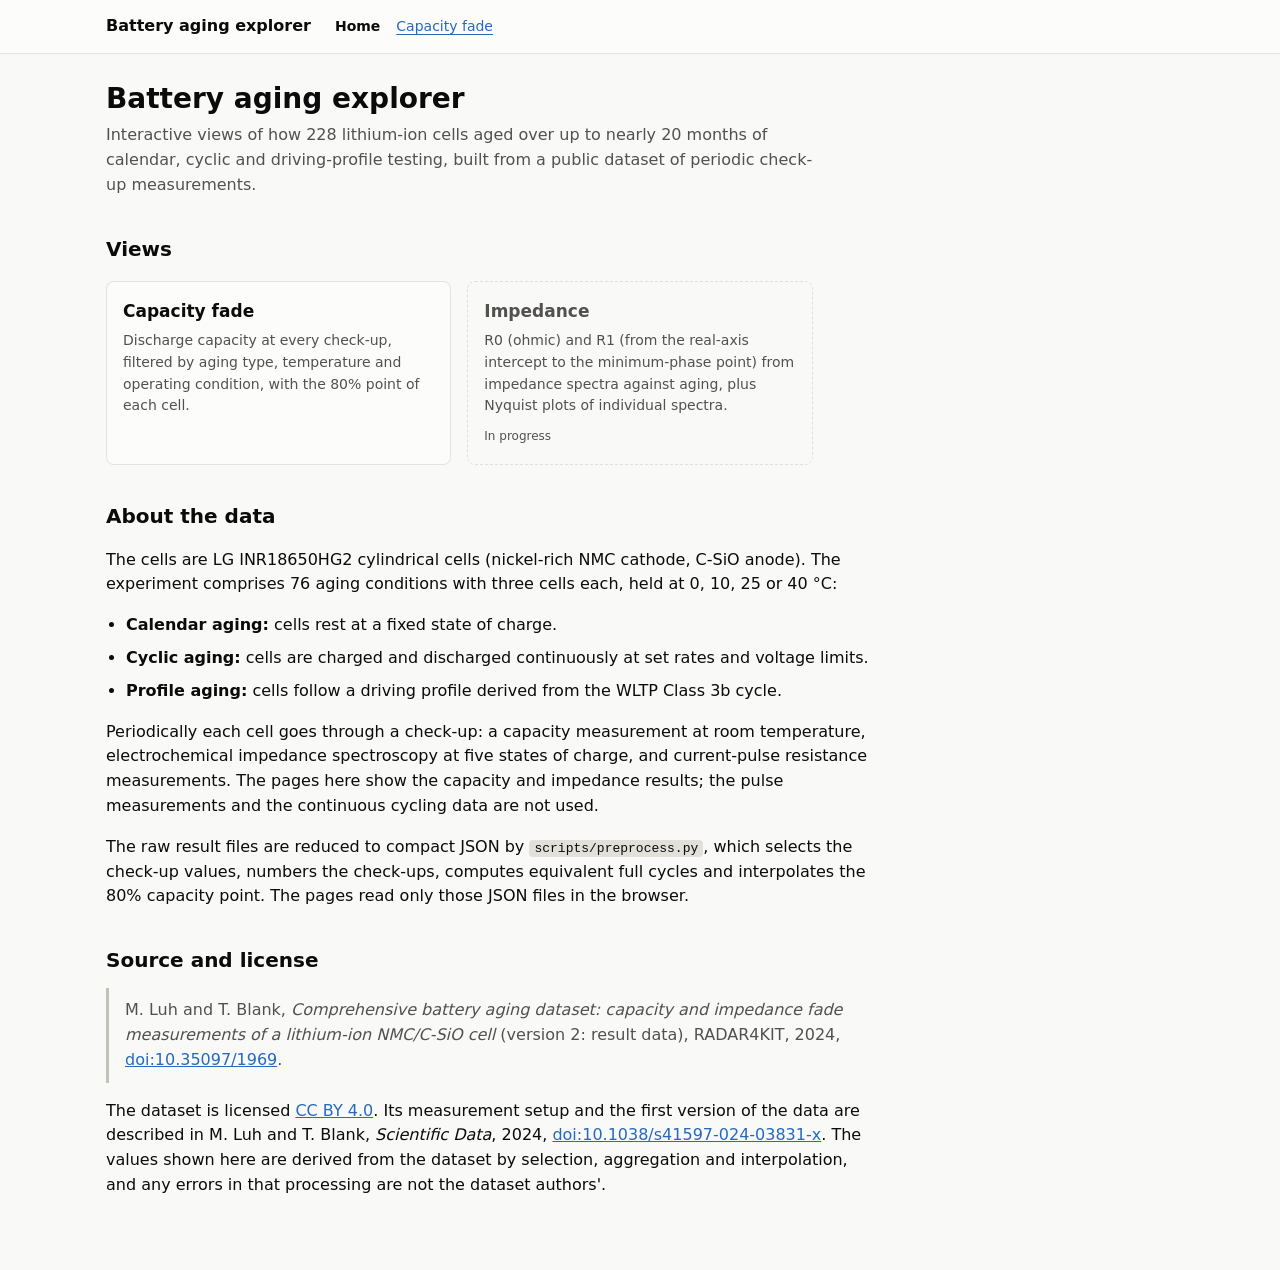
==== index.html @ df28a071 "Add landing page and capacity fade page Landing page, interactive capacity fade chart with 80% point" ====
<!doctype html>
<html lang="en">
<head>
<meta charset="utf-8">
<meta name="viewport" content="width=device-width, initial-scale=1">
<title>Battery aging explorer</title>
<meta name="description" content="Interactive views of capacity fade and impedance of 228 NMC/C-SiO cells aged under calendar, cyclic and driving-profile conditions.">
<link rel="stylesheet" href="style.css">
</head>
<body>
<header class="site-header">
  <div class="inner">
    <span class="site-title">Battery aging explorer</span>
    <nav class="site-nav" aria-label="Views">
      <a href="index.html" aria-current="page">Home</a>
      <a href="capacity.html">Capacity fade</a>
    </nav>
  </div>
</header>

<main>
  <h1>Battery aging explorer</h1>
  <p class="lede">
    Interactive views of how 228 lithium-ion cells aged over up to nearly 20 months of calendar, cyclic and driving-profile testing,
    built from a public dataset of periodic check-up measurements.
  </p>

  <h2>Views</h2>
  <ul class="cards">
    <li class="card">
      <a class="stretch" href="capacity.html">
        <h3>Capacity fade</h3>
        <p>Discharge capacity at every check-up, filtered by aging type, temperature and operating condition, with the 80% point of each cell.</p>
      </a>
    </li>
    <li class="card pending">
      <h3>Impedance</h3>
      <p>R0 (ohmic) and R1 (from the real-axis intercept to the minimum-phase point) from impedance spectra against aging, plus Nyquist plots of individual spectra.</p>
      <span class="tag">In progress</span>
    </li>
  </ul>

  <h2 id="about">About the data</h2>
  <p>
    The cells are LG INR18650HG2 cylindrical cells (nickel-rich NMC cathode, C-SiO anode). The experiment comprises
    76 aging conditions with three cells each, held at 0, 10, 25 or 40 °C:
  </p>
  <ul class="notes">
    <li><strong>Calendar aging:</strong> cells rest at a fixed state of charge.</li>
    <li><strong>Cyclic aging:</strong> cells are charged and discharged continuously at set rates and voltage limits.</li>
    <li><strong>Profile aging:</strong> cells follow a driving profile derived from the WLTP Class 3b cycle.</li>
  </ul>
  <p>
    Periodically each cell goes through a check-up: a capacity measurement at room temperature, electrochemical impedance
    spectroscopy at five states of charge, and current-pulse resistance measurements. The pages here show the capacity and
    impedance results; the pulse measurements and the continuous cycling data are not used.
  </p>
  <p>
    The raw result files are reduced to compact JSON by <code>scripts/preprocess.py</code>, which selects the check-up values,
    numbers the check-ups, computes equivalent full cycles and interpolates the 80% capacity point. The pages read only those JSON files in the browser.
  </p>

  <h2>Source and license</h2>
  <blockquote class="citation">
    M. Luh and T. Blank, <em>Comprehensive battery aging dataset: capacity and impedance fade measurements of a lithium-ion NMC/C-SiO cell</em>
    (version 2: result data), RADAR4KIT, 2024,
    <a href="https://doi.org/10.35097/1969">doi:10.35097/1969</a>.
  </blockquote>
  <p>
    The dataset is licensed <a href="https://creativecommons.org/licenses/by/4.0/">CC BY 4.0</a>. Its measurement setup and the first
    version of the data are described in M. Luh and T. Blank, <em>Scientific Data</em>, 2024,
    <a href="https://doi.org/10.1038/s41597-024-03831-x">doi:10.1038/s41597-024-03831-x</a>.
    The values shown here are derived from the dataset by selection, aggregation and interpolation, and any errors in that processing are not the dataset authors'.
  </p>
</main>
</body>
</html>
---- style.css ----
/* Shared styles for the explorer pages.
   Colors are role tokens so the light and dark themes switch in one place.
   Series colors are the first four slots of a categorical palette that was checked
   for color-vision-deficiency separation in both themes. */

:root {
  color-scheme: light;
  --page: #f9f9f7;
  --surface: #fcfcfb;
  --ink: #0b0b0b;
  --ink-2: #52514e;
  --muted: #898781;
  --grid: #e1e0d9;
  --axis: #c3c2b7;
  --border: rgba(11, 11, 11, 0.10);
  --link: #256abf;
  --series-1: #2a78d6;
  --series-2: #eb6834;
  --series-3: #1baf7a;
  --series-4: #eda100;
}

@media (prefers-color-scheme: dark) {
  :root {
    color-scheme: dark;
    --page: #0d0d0d;
    --surface: #1a1a19;
    --ink: #f0efec;
    --ink-2: #c3c2b7;
    --muted: #898781;
    --grid: #2c2c2a;
    --axis: #383835;
    --border: rgba(255, 255, 255, 0.10);
    --link: #6da7ec;
    --series-1: #3987e5;
    --series-2: #d95926;
    --series-3: #199e70;
    --series-4: #c98500;
  }
}

* { box-sizing: border-box; }

body {
  margin: 0;
  background: var(--page);
  color: var(--ink);
  font: 16px/1.55 system-ui, -apple-system, "Segoe UI", sans-serif;
}

a { color: var(--link); }

.site-header {
  border-bottom: 1px solid var(--border);
  background: var(--surface);
}
.site-header .inner {
  max-width: 1100px;
  margin: 0 auto;
  padding: 14px 16px;
  display: flex;
  flex-wrap: wrap;
  gap: 8px 24px;
  align-items: baseline;
}
.site-title { font-weight: 650; color: var(--ink); text-decoration: none; }
.site-nav { display: flex; gap: 16px; flex-wrap: wrap; font-size: 14px; }
.site-nav a { color: var(--link); text-decoration: underline; text-underline-offset: 3px; }
.site-nav a[aria-current="page"] { color: var(--ink); font-weight: 600; text-decoration: none; }
.site-nav a:not([aria-current="page"]):hover { text-decoration-thickness: 2px; }

main { max-width: 1100px; margin: 0 auto; padding: 28px 16px 56px; }
h1 { font-size: 28px; line-height: 1.2; margin: 0 0 8px; font-weight: 650; }
h2 { font-size: 20px; margin: 36px 0 8px; font-weight: 650; }
.lede { color: var(--ink-2); max-width: 70ch; margin: 0 0 20px; }
p { max-width: 75ch; }

/* Filter row: one row above the chart, wraps on narrow screens. */
.controls { display: flex; flex-wrap: wrap; gap: 14px 28px; margin: 0 0 16px; }
.controls fieldset { border: 0; margin: 0; padding: 0; min-width: 0; }
.controls legend {
  padding: 0;
  margin-bottom: 6px;
  font-size: 12px;
  letter-spacing: 0.02em;
  text-transform: uppercase;
  color: var(--ink-2);
}
.options { display: flex; flex-wrap: wrap; gap: 6px 14px; }

/* Segmented single-choice control. */
.seg { gap: 0; border: 1px solid var(--axis); border-radius: 6px; overflow: hidden; width: max-content; max-width: 100%; }
.seg label { position: relative; }
.seg input { position: absolute; opacity: 0; inset: 0; margin: 0; cursor: pointer; }
.seg span { display: block; padding: 5px 12px; font-size: 14px; color: var(--ink-2); border-left: 1px solid var(--axis); }
.seg label:first-child span { border-left: 0; }
.seg input:checked + span { background: var(--ink); color: var(--surface); }
.seg input:focus-visible + span { outline: 2px solid var(--link); outline-offset: -2px; }

/* Multi-choice control whose swatch doubles as the chart legend key. */
.checks label { display: inline-flex; align-items: center; gap: 6px; font-size: 14px; color: var(--ink); cursor: pointer; }
.checks input { margin: 0; accent-color: var(--ink); }
.checks svg { flex: none; }

.chart-card {
  background: var(--surface);
  border: 1px solid var(--border);
  border-radius: 8px;
  padding: 12px 8px 4px;
}
#chart { width: 100%; min-height: 420px; }
.summary { margin: 12px 0 0; color: var(--ink-2); font-size: 14px; max-width: none; }
.notice {
  padding: 16px;
  border: 1px solid var(--border);
  border-radius: 8px;
  background: var(--surface);
  color: var(--ink-2);
}
code { font: 13px ui-monospace, SFMono-Regular, Menlo, monospace; background: var(--grid); padding: 1px 5px; border-radius: 4px; }

details { margin: 20px 0 0; border-top: 1px solid var(--border); padding-top: 12px; }
summary { cursor: pointer; font-weight: 600; }
details > :not(summary) { margin-top: 12px; }
ul.notes { padding-left: 20px; max-width: 75ch; }
ul.notes li { margin: 0 0 8px; }

.table-wrap { overflow-x: auto; }
table { border-collapse: collapse; width: 100%; font-size: 14px; }
th, td { text-align: left; padding: 6px 12px 6px 0; border-bottom: 1px solid var(--border); white-space: nowrap; }
th { color: var(--ink-2); font-weight: 600; }
td.num, th.num { text-align: right; font-variant-numeric: tabular-nums; }

/* Landing page cards. */
.cards { display: grid; grid-template-columns: repeat(auto-fill, minmax(260px, 1fr)); gap: 16px; padding: 0; list-style: none; margin: 16px 0 0; }
.card { background: var(--surface); border: 1px solid var(--border); border-radius: 8px; padding: 16px; }
.card h3 { margin: 0 0 6px; font-size: 17px; }
.card p { margin: 0; color: var(--ink-2); font-size: 14px; }
.card.pending { background: transparent; border-style: dashed; }
.card.pending h3 { color: var(--ink-2); }
.card a.stretch { color: inherit; text-decoration: none; }
.card a.stretch:hover h3 { text-decoration: underline; }
.tag { display: inline-block; margin-top: 10px; font-size: 12px; color: var(--ink-2); }

blockquote.citation {
  margin: 12px 0;
  padding: 10px 16px;
  border-left: 3px solid var(--axis);
  color: var(--ink-2);
  max-width: 75ch;
}

@media (max-width: 600px) {
  h1 { font-size: 24px; }
  #chart { min-height: 360px; }
}

/* Wide tables keep the row label visible while scrolling horizontally. */
#table th:first-child, #table td:first-child { position: sticky; left: 0; background: var(--page); }
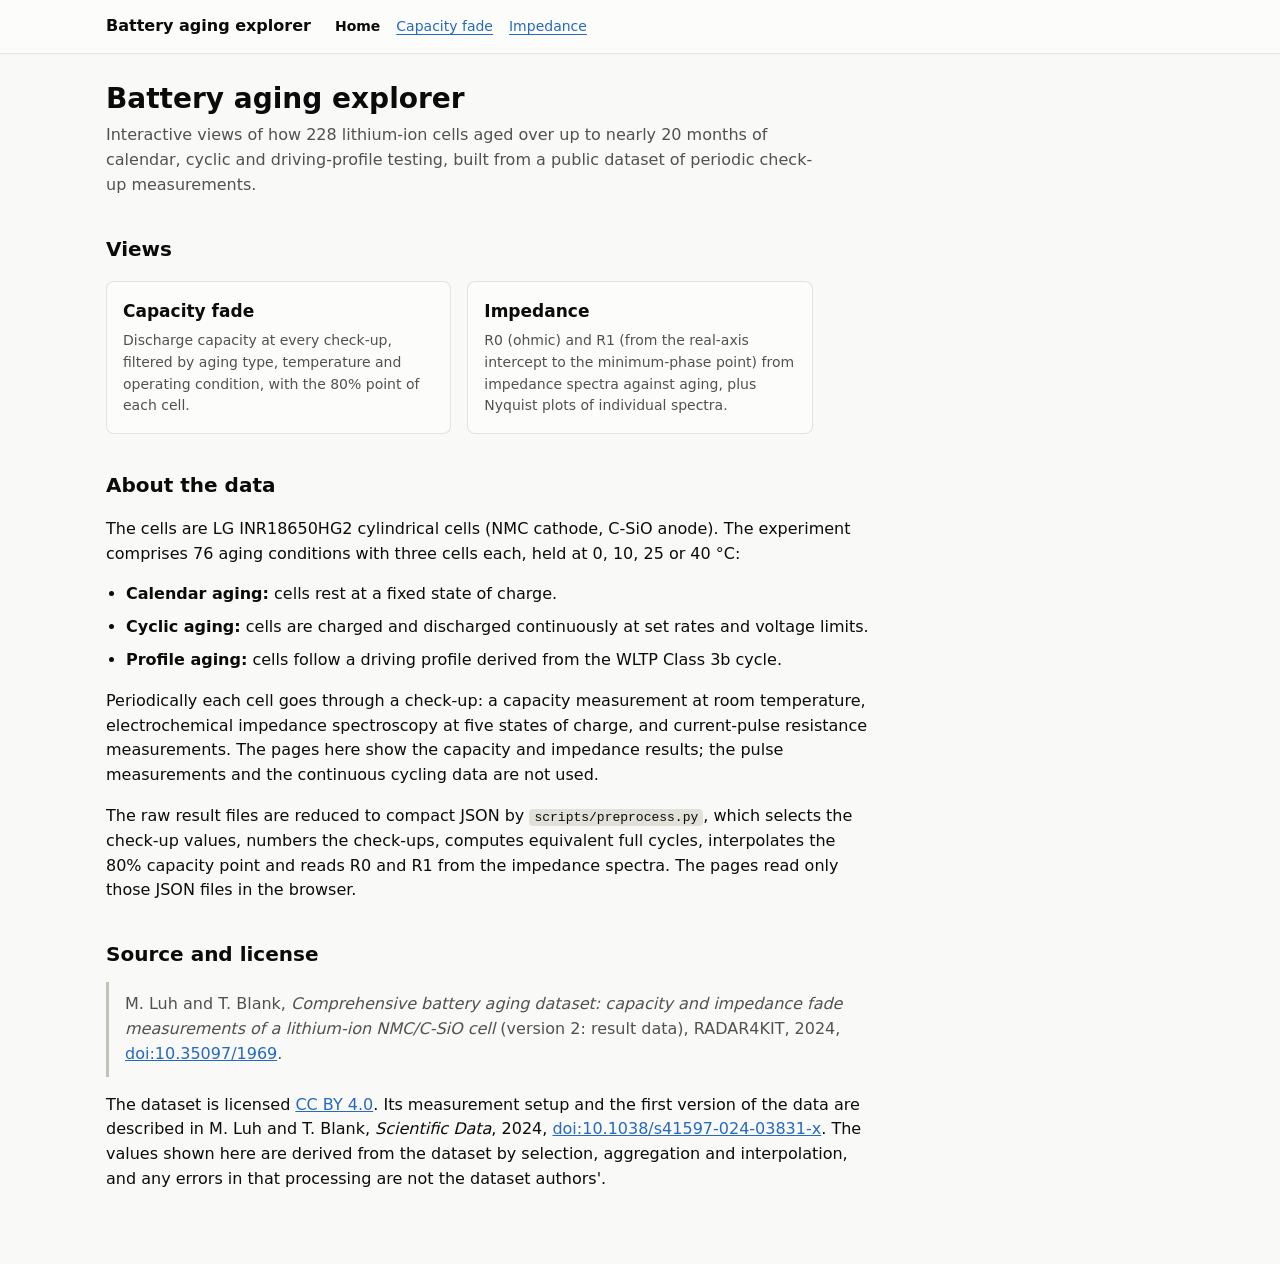
==== commit 40f61adf: "Add impedance page; fix hover, shared page code - Added impedance page (R0, R1 and Nyquist views) an" ====
--- a/index.html
+++ b/index.html
@@ -14,6 +14,7 @@
     <nav class="site-nav" aria-label="Views">
       <a href="index.html" aria-current="page">Home</a>
       <a href="capacity.html">Capacity fade</a>
+      <a href="impedance.html">Impedance</a>
     </nav>
   </div>
 </header>
@@ -33,16 +34,17 @@
         <p>Discharge capacity at every check-up, filtered by aging type, temperature and operating condition, with the 80% point of each cell.</p>
       </a>
     </li>
-    <li class="card pending">
-      <h3>Impedance</h3>
-      <p>R0 (ohmic) and R1 (from the real-axis intercept to the minimum-phase point) from impedance spectra against aging, plus Nyquist plots of individual spectra.</p>
-      <span class="tag">In progress</span>
+    <li class="card">
+      <a class="stretch" href="impedance.html">
+        <h3>Impedance</h3>
+        <p>R0 (ohmic) and R1 (from the real-axis intercept to the minimum-phase point) from impedance spectra against aging, plus Nyquist plots of individual spectra.</p>
+      </a>
     </li>
   </ul>
 
   <h2 id="about">About the data</h2>
   <p>
-    The cells are LG INR18650HG2 cylindrical cells (nickel-rich NMC cathode, C-SiO anode). The experiment comprises
+    The cells are LG INR18650HG2 cylindrical cells (NMC cathode, C-SiO anode). The experiment comprises
     76 aging conditions with three cells each, held at 0, 10, 25 or 40 °C:
   </p>
   <ul class="notes">
@@ -57,7 +59,7 @@
   </p>
   <p>
     The raw result files are reduced to compact JSON by <code>scripts/preprocess.py</code>, which selects the check-up values,
-    numbers the check-ups, computes equivalent full cycles and interpolates the 80% capacity point. The pages read only those JSON files in the browser.
+    numbers the check-ups, computes equivalent full cycles, interpolates the 80% capacity point and reads R0 and R1 from the impedance spectra. The pages read only those JSON files in the browser.
   </p>
 
   <h2>Source and license</h2>
--- a/style.css
+++ b/style.css
@@ -157,3 +157,17 @@
 
 /* Wide tables keep the row label visible while scrolling horizontally. */
 #table th:first-child, #table td:first-child { position: sticky; left: 0; background: var(--page); }
+
+/* Impedance page: cell picker and the check-up ramp key under the Nyquist plot. */
+.controls select {
+  font: inherit;
+  font-size: 14px;
+  padding: 5px 8px;
+  border: 1px solid var(--axis);
+  border-radius: 6px;
+  background: var(--surface);
+  color: var(--ink);
+}
+.ramp { display: flex; align-items: center; gap: 10px; margin: 10px 0 0; font-size: 13px; color: var(--ink-2); }
+.ramp[hidden] { display: none; }
+.ramp-bar { flex: 0 1 220px; height: 8px; border-radius: 4px; }
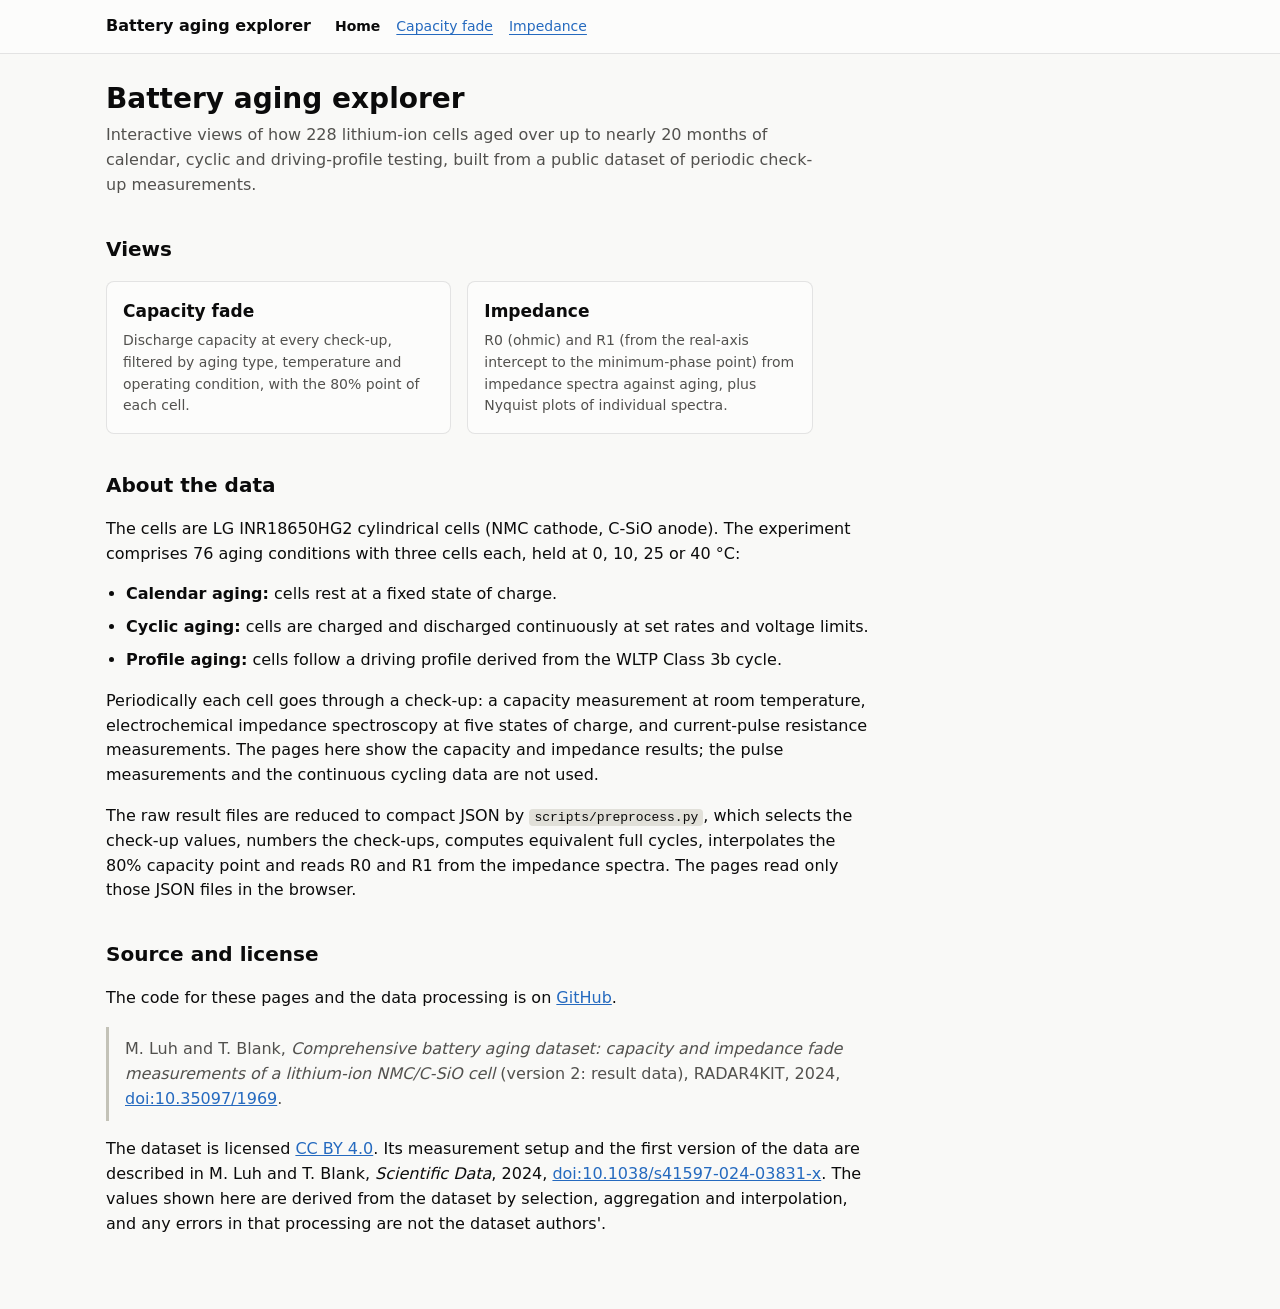
==== commit 6273ff12: "Added repository link to landing page" ====
--- a/index.html
+++ b/index.html
@@ -63,6 +63,7 @@
   </p>
 
   <h2>Source and license</h2>
+  <p>The code for these pages and the data processing is on <a href="https://github.com/sameffman/battery-aging-explorer">GitHub</a>.</p>
   <blockquote class="citation">
     M. Luh and T. Blank, <em>Comprehensive battery aging dataset: capacity and impedance fade measurements of a lithium-ion NMC/C-SiO cell</em>
     (version 2: result data), RADAR4KIT, 2024,
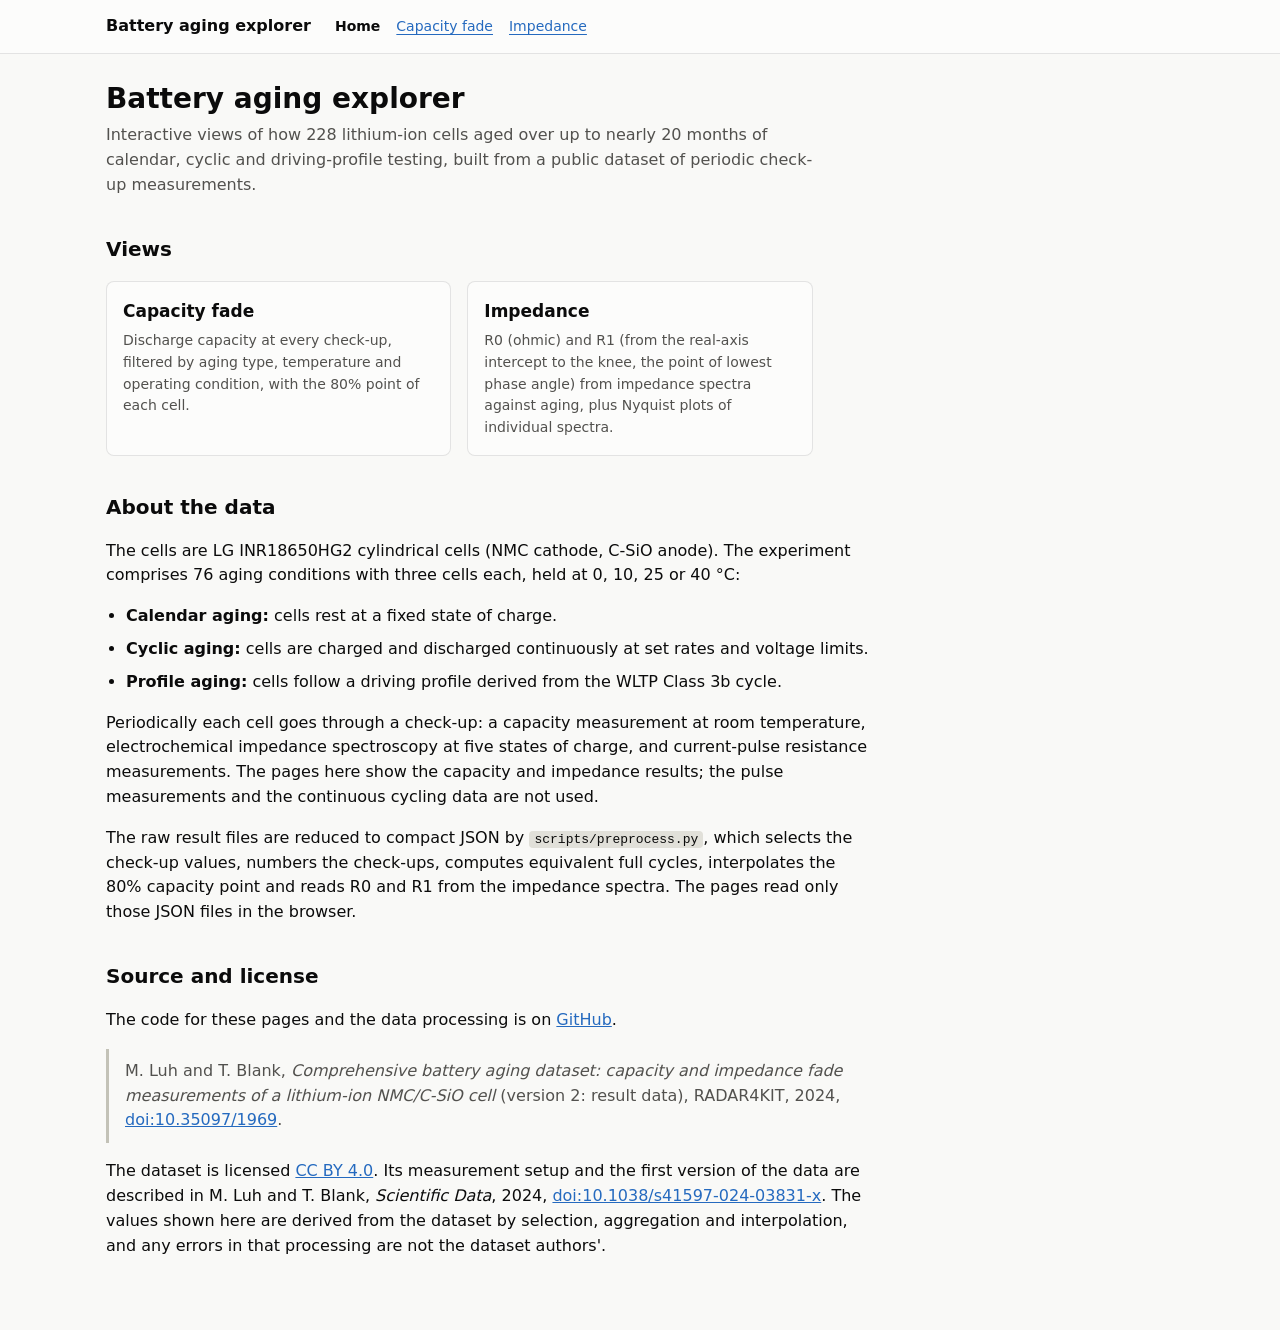
==== commit cd0e511b: "Fixed license name and wording, shared file-notice script - Set the license copyright holder to the " ====
--- a/index.html
+++ b/index.html
@@ -37,7 +37,7 @@
     <li class="card">
       <a class="stretch" href="impedance.html">
         <h3>Impedance</h3>
-        <p>R0 (ohmic) and R1 (from the real-axis intercept to the minimum-phase point) from impedance spectra against aging, plus Nyquist plots of individual spectra.</p>
+        <p>R0 (ohmic) and R1 (from the real-axis intercept to the knee, the point of lowest phase angle) from impedance spectra against aging, plus Nyquist plots of individual spectra.</p>
       </a>
     </li>
   </ul>
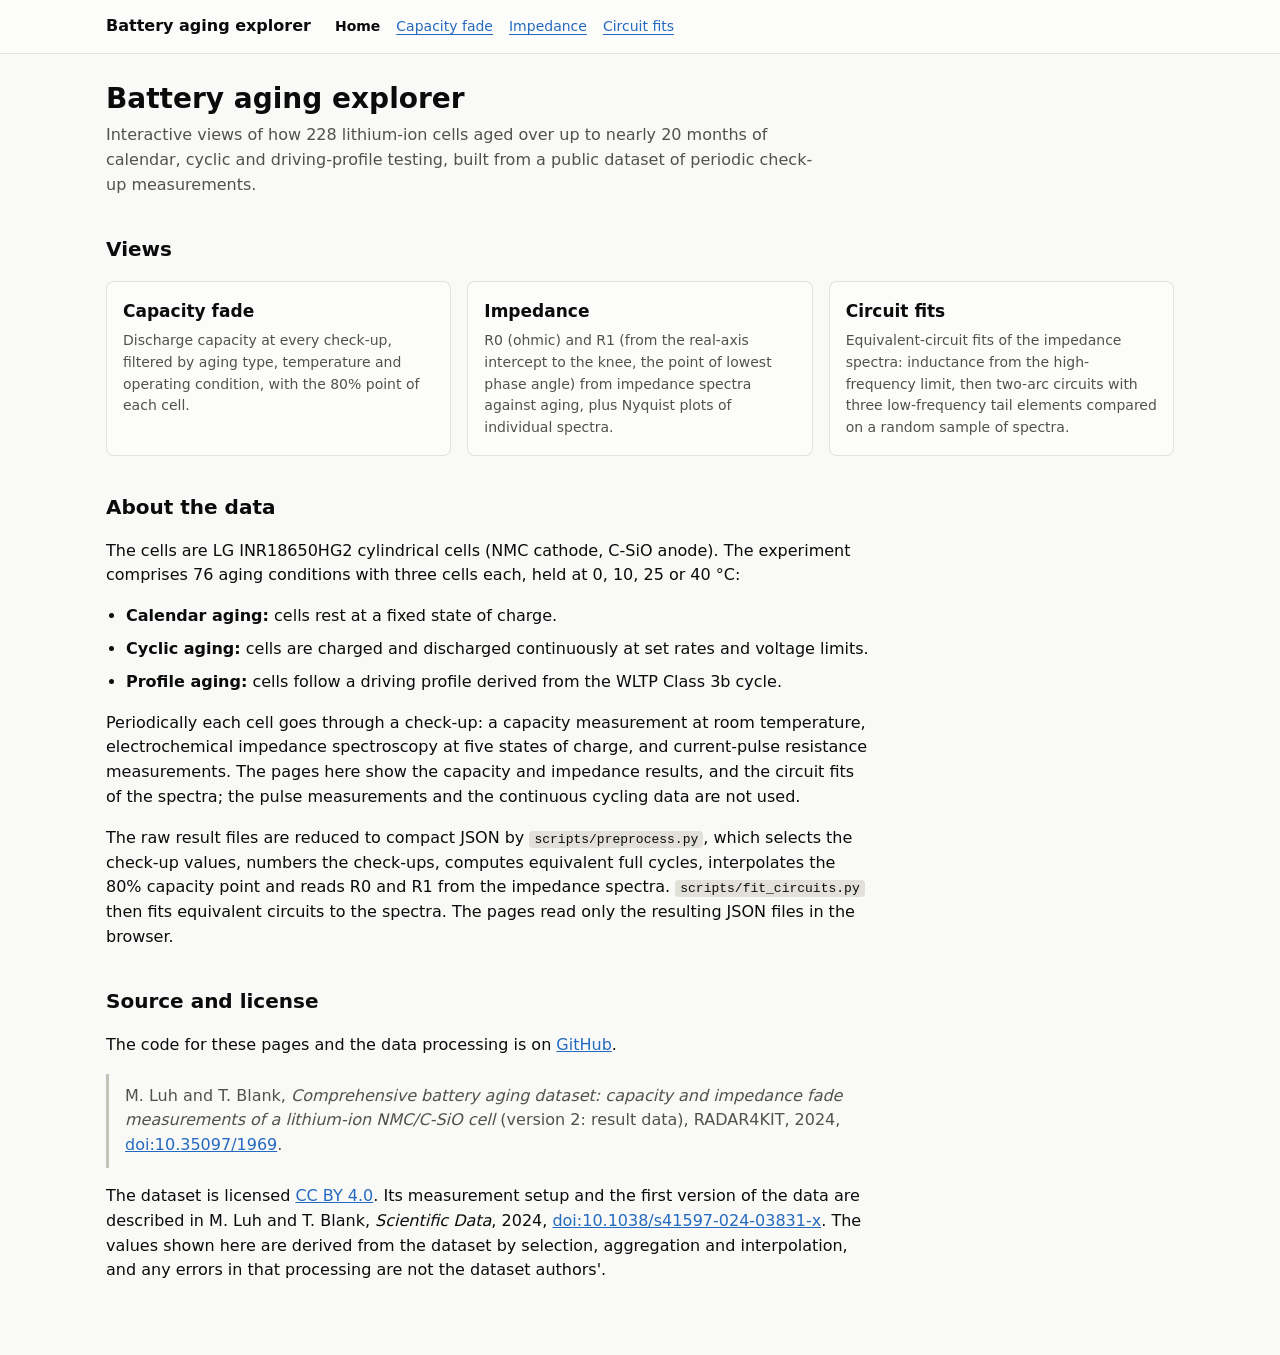
==== commit 2803493c: "Added circuit fits page and fit script - Added fit_circuits.py: inductance from the high-frequency l" ====
--- a/index.html
+++ b/index.html
@@ -15,6 +15,7 @@
       <a href="index.html" aria-current="page">Home</a>
       <a href="capacity.html">Capacity fade</a>
       <a href="impedance.html">Impedance</a>
+      <a href="circuit-fits.html">Circuit fits</a>
     </nav>
   </div>
 </header>
@@ -40,6 +41,12 @@
         <p>R0 (ohmic) and R1 (from the real-axis intercept to the knee, the point of lowest phase angle) from impedance spectra against aging, plus Nyquist plots of individual spectra.</p>
       </a>
     </li>
+    <li class="card">
+      <a class="stretch" href="circuit-fits.html">
+        <h3>Circuit fits</h3>
+        <p>Equivalent-circuit fits of the impedance spectra: inductance from the high-frequency limit, then two-arc circuits with three low-frequency tail elements compared on a random sample of spectra.</p>
+      </a>
+    </li>
   </ul>
 
   <h2 id="about">About the data</h2>
@@ -55,11 +62,11 @@
   <p>
     Periodically each cell goes through a check-up: a capacity measurement at room temperature, electrochemical impedance
     spectroscopy at five states of charge, and current-pulse resistance measurements. The pages here show the capacity and
-    impedance results; the pulse measurements and the continuous cycling data are not used.
+    impedance results, and the circuit fits of the spectra; the pulse measurements and the continuous cycling data are not used.
   </p>
   <p>
     The raw result files are reduced to compact JSON by <code>scripts/preprocess.py</code>, which selects the check-up values,
-    numbers the check-ups, computes equivalent full cycles, interpolates the 80% capacity point and reads R0 and R1 from the impedance spectra. The pages read only those JSON files in the browser.
+    numbers the check-ups, computes equivalent full cycles, interpolates the 80% capacity point and reads R0 and R1 from the impedance spectra. <code>scripts/fit_circuits.py</code> then fits equivalent circuits to the spectra. The pages read only the resulting JSON files in the browser.
   </p>
 
   <h2>Source and license</h2>
--- a/style.css
+++ b/style.css
@@ -108,7 +108,7 @@
   border-radius: 8px;
   padding: 12px 8px 4px;
 }
-#chart { width: 100%; min-height: 420px; }
+#chart, #chart-l { width: 100%; min-height: 420px; }
 .summary { margin: 12px 0 0; color: var(--ink-2); font-size: 14px; max-width: none; }
 .notice {
   padding: 16px;
@@ -152,7 +152,7 @@
 
 @media (max-width: 600px) {
   h1 { font-size: 24px; }
-  #chart { min-height: 360px; }
+  #chart, #chart-l { min-height: 360px; }
 }
 
 /* Wide tables keep the row label visible while scrolling horizontally. */
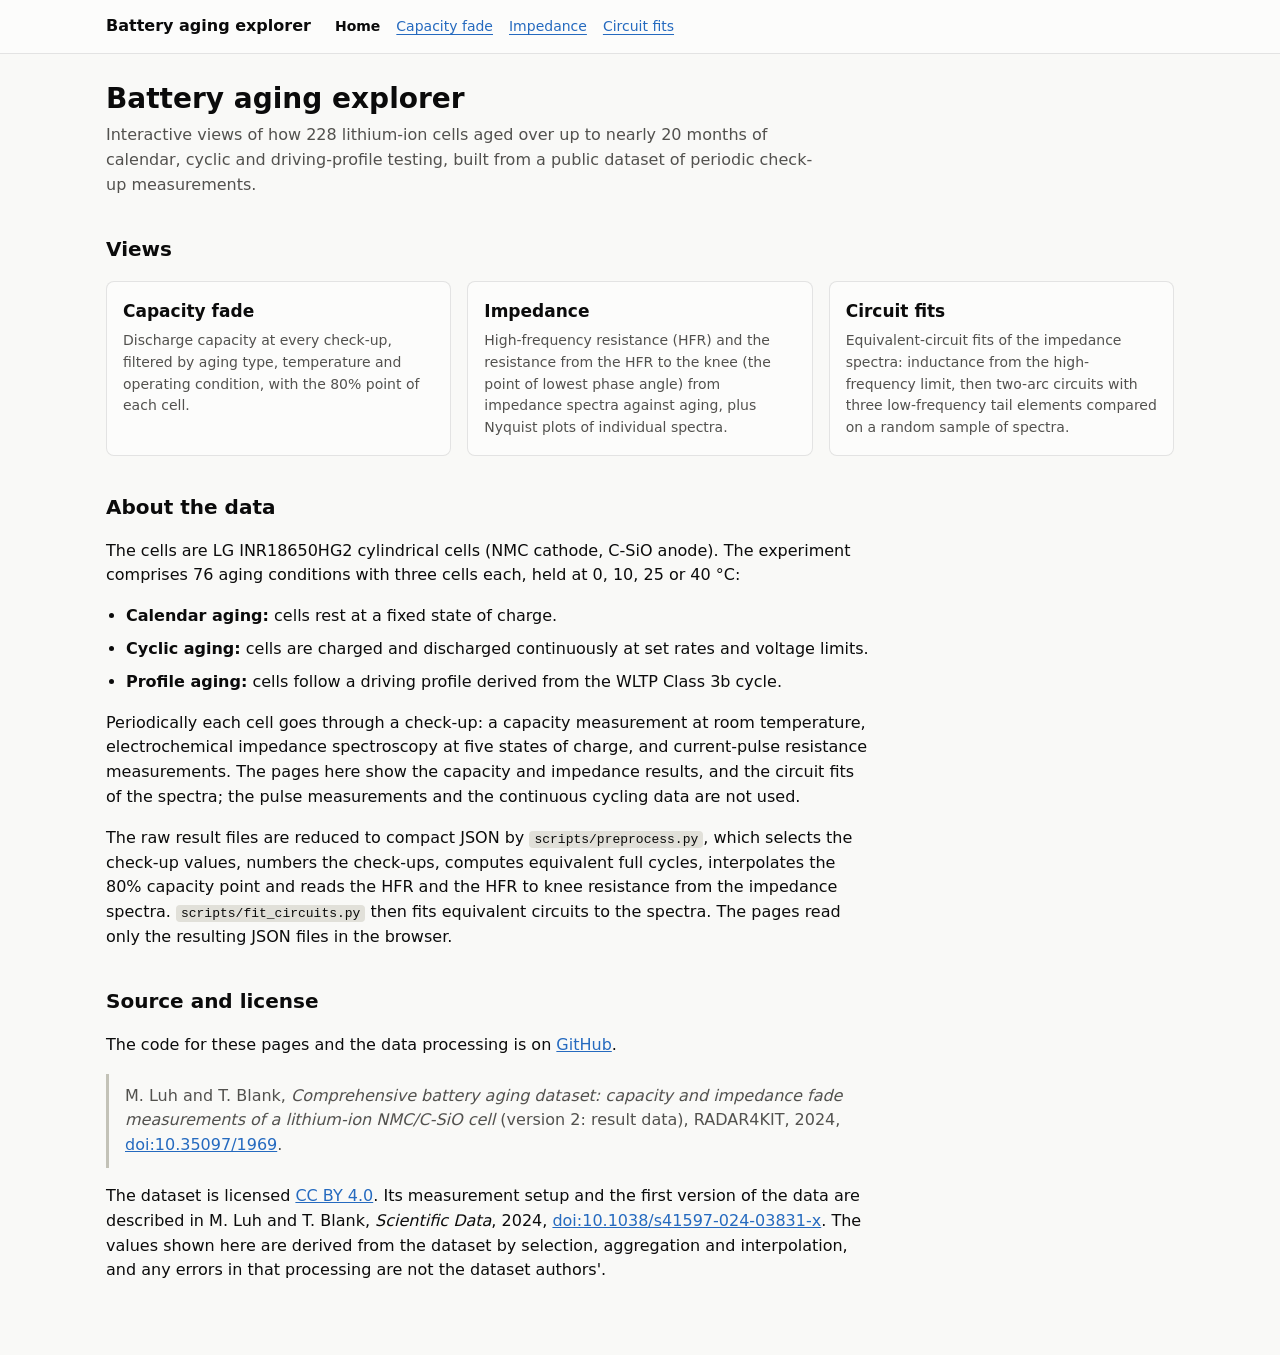
==== commit 1d94602d: "Renamed R0 and R1 to HFR and HFR to knee - Labeled the high-frequency real-axis crossing as HFR on t" ====
--- a/index.html
+++ b/index.html
@@ -38,7 +38,7 @@
     <li class="card">
       <a class="stretch" href="impedance.html">
         <h3>Impedance</h3>
-        <p>R0 (ohmic) and R1 (from the real-axis intercept to the knee, the point of lowest phase angle) from impedance spectra against aging, plus Nyquist plots of individual spectra.</p>
+        <p>High-frequency resistance (HFR) and the resistance from the HFR to the knee (the point of lowest phase angle) from impedance spectra against aging, plus Nyquist plots of individual spectra.</p>
       </a>
     </li>
     <li class="card">
@@ -66,7 +66,7 @@
   </p>
   <p>
     The raw result files are reduced to compact JSON by <code>scripts/preprocess.py</code>, which selects the check-up values,
-    numbers the check-ups, computes equivalent full cycles, interpolates the 80% capacity point and reads R0 and R1 from the impedance spectra. <code>scripts/fit_circuits.py</code> then fits equivalent circuits to the spectra. The pages read only the resulting JSON files in the browser.
+    numbers the check-ups, computes equivalent full cycles, interpolates the 80% capacity point and reads the HFR and the HFR to knee resistance from the impedance spectra. <code>scripts/fit_circuits.py</code> then fits equivalent circuits to the spectra. The pages read only the resulting JSON files in the browser.
   </p>
 
   <h2>Source and license</h2>
--- a/style.css
+++ b/style.css
@@ -171,3 +171,9 @@
 .ramp { display: flex; align-items: center; gap: 10px; margin: 10px 0 0; font-size: 13px; color: var(--ink-2); }
 .ramp[hidden] { display: none; }
 .ramp-bar { flex: 0 1 220px; height: 8px; border-radius: 4px; }
+
+/* Equivalent-circuit diagram on the circuit fits page. */
+.circuit { display: block; width: 100%; max-width: 640px; height: auto; margin: 0 auto; }
+.circuit .wire { fill: none; stroke: var(--ink-2); stroke-width: 2; stroke-linecap: round; stroke-linejoin: round; }
+.circuit text { fill: var(--ink); font: 20px system-ui, -apple-system, "Segoe UI", sans-serif; }
+figure.circuit-figure { margin: 16px 0 0; }
